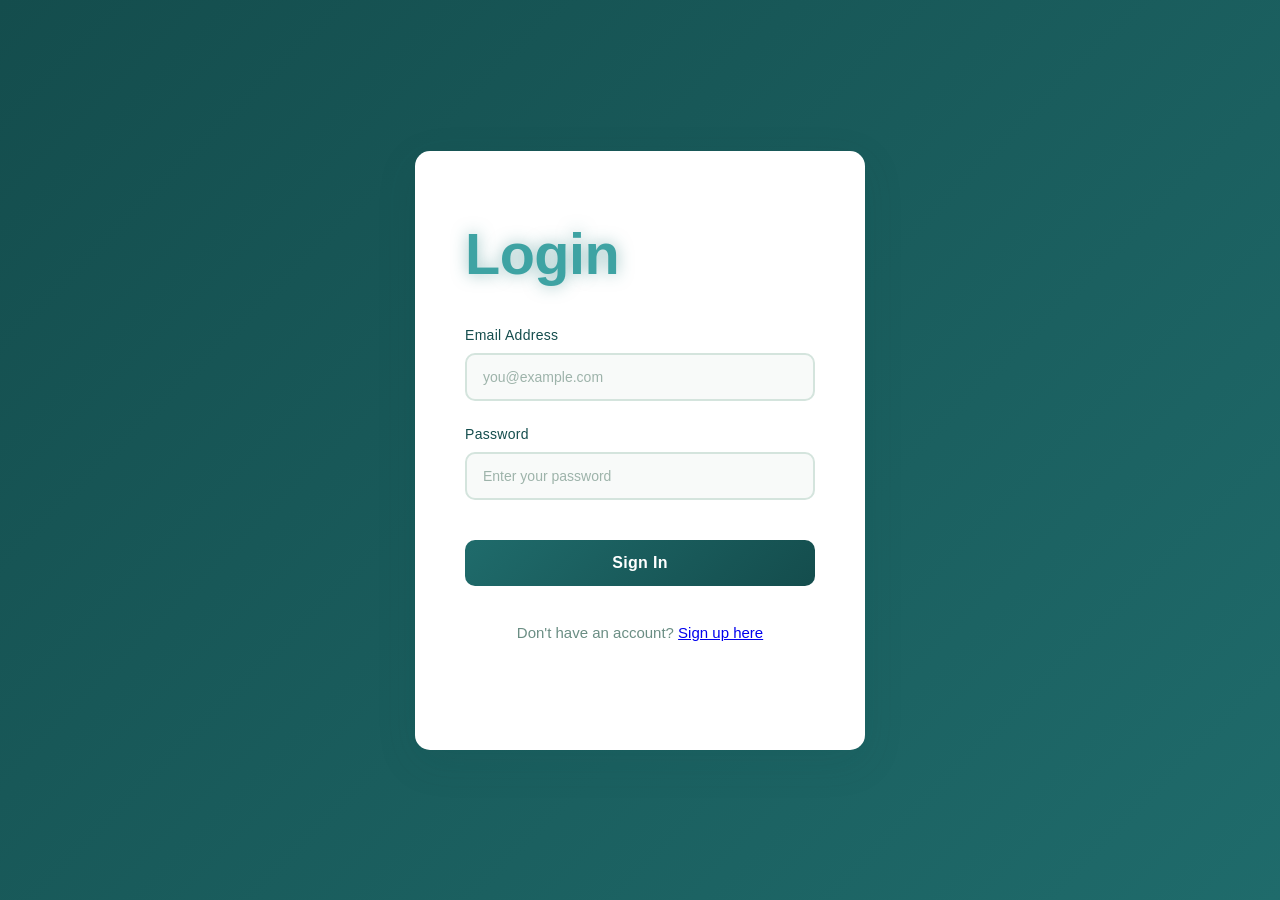
==== frontend/index.html @ 73298f9d "update Api_base_url" ====
<!DOCTYPE html>
<html lang="en">
<head>
    <meta charset="UTF-8">
    <meta name="viewport" content="width=device-width, initial-scale=1.0">
    <title>Mind Detox - Login & Signup</title>
    <link rel="stylesheet" href="styles.css">
</head>
<body>
    <div class="container">
        <div class="form-container" id="loginForm">
            <h1>Login</h1>
            <div id="loginErrorMessage" class="error-message" style="display:none; color:red;"></div>
            <div id="loginSuccessMessage" class="success-message" style="display:none; color:green;"></div>

            <form onsubmit="handleLogin(event)">
                <div class="form-group">
                    <label for="loginEmail">Email Address</label>
                    <input type="email" id="loginEmail" name="email" placeholder="you@example.com" required>
                </div>
                <div class="form-group">
                    <label for="loginPassword">Password</label>
                    <input type="password" id="loginPassword" name="password" placeholder="Enter your password" required>
                </div>
                <button type="submit" class="submit-btn">Sign In</button>
            </form>
            <p class="form-footer">
                Don't have an account? <a href="#" onclick="toggleForms()" class="form-link">Sign up here</a>
            </p>
        </div>

        <div class="form-container hidden" id="signupForm" style="display:none;">
            <h1>Sign Up</h1>
            <div id="signupErrorMessage" class="error-message" style="display:none; color:red;"></div>
            <div id="signupSuccessMessage" class="success-message" style="display:none; color:green;"></div>

            <form onsubmit="handleSignup(event)">
                <div class="form-group">
                    <label for="signupEmail">Email Address</label>
                    <input type="email" id="signupEmail" name="email" placeholder="you@example.com" required>
                </div>
                <div class="form-group">
                    <label for="signupPassword">Password</label>
                    <input type="password" id="signupPassword" name="password" required>
                </div>
                <div class="form-group">
                    <label for="confirmPassword">Confirm Password</label>
                    <input type="password" id="confirmPassword" name="confirmPassword" required>
                </div>
                <button type="submit" class="submit-btn">Create Account</button>
            </form>
            <p class="form-footer">
                Already have an account? <a href="#" onclick="toggleForms()" class="form-link">Sign in here</a>
            </p>
        </div>
    </div>

<script>
    // ⚠️ SABSE ZAROORI: Apne Ngrok URL se ise badlo
    //const API_BASE_URL = "https://gretta-pyridic-lamar.ngrok-free.dev";
    const API_BASE_URL = "http://127.0.0.1:8000";
    // LOGIN LOGIC
    async function handleLogin(event) {
        event.preventDefault();
        const email = document.getElementById('loginEmail').value;
        const password = document.getElementById('loginPassword').value;

        // OAuth2PasswordRequestForm expects Form Data (x-www-form-urlencoded)
        const formData = new URLSearchParams();
        formData.append('username', email); // Form field must be 'username'
        formData.append('password', password);

        try {
            const response = await fetch(`${API_BASE_URL}/login`, {
                method: 'POST',
                headers: { 'Content-Type': 'application/x-www-form-urlencoded' },
                body: formData
            });

            const data = await response.json();

            if (response.ok) {
                localStorage.setItem('token', data.access_token); 
                showMessage('loginSuccessMessage', 'Login Successful! Redirecting...', false);
                setTimeout(() => { window.location.href = 'dashboard.html'; }, 1500);
            } else {
                showMessage('loginErrorMessage', data.detail || 'Login Failed', true);
            }
        } catch (error) {
            showMessage('loginErrorMessage', 'Backend unreachable! Check if server & Ngrok are running.', true);
        }
    }

    // SIGNUP LOGIC
    async function handleSignup(event) {
        event.preventDefault();
        const email = document.getElementById('signupEmail').value;
        const password = document.getElementById('signupPassword').value;
        const confirmPassword = document.getElementById('confirmPassword').value;

        if (password !== confirmPassword) {
            showMessage('signupErrorMessage', 'Passwords do not match', true);
            return;
        }

        try {
            const response = await fetch(`${API_BASE_URL}/signup`, {
                method: 'POST',
                headers: { 'Content-Type': 'application/json' },
                body: JSON.stringify({ email: email, password: password }) // Standard JSON
            });

            const data = await response.json();

            if (response.ok) {
                showMessage('signupSuccessMessage', 'Account created! Please Login.', false);
                setTimeout(() => toggleForms(), 2000);
            } else {
                showMessage('signupErrorMessage', data.detail || 'Signup failed', true);
            }
        } catch (error) {
            showMessage('signupErrorMessage', 'Backend server unreachable!', true);
        }
    }

    function toggleForms() {
        const login = document.getElementById('loginForm');
        const signup = document.getElementById('signupForm');
        login.style.display = login.style.display === 'none' ? 'block' : 'none';
        signup.style.display = signup.style.display === 'none' ? 'block' : 'none';
    }

    function showMessage(elementId, message, isError = true) {
        const el = document.getElementById(elementId);
        el.textContent = typeof message === 'object' ? JSON.stringify(message) : message;
        el.style.display = 'block';
        setTimeout(() => { el.style.display = 'none'; }, 5000);
    }
</script>
</body>
</html>
---- frontend/styles.css ----
* {
    margin: 0;
    padding: 0;
    box-sizing: border-box;
}

body {
    font-family: 'Segoe UI', Tahoma, Geneva, Verdana, sans-serif;
    background: linear-gradient(135deg, #144d4d 0%, #1f6b6b 100%);
    min-height: 100vh;
    display: flex;
    justify-content: center;
    align-items: center;
    padding: 20px;
}

.container {
    width: 100%;
    max-width: 450px;
    display: flex;
    background: #ffffff;
    border-radius: 15px;
    box-shadow: 0 12px 40px rgba(20, 77, 77, 0.12);
    overflow: hidden;
}

.form-container {
    width: 100%;
    padding: 70px 50px;
    display: flex;
    flex-direction: column;
    justify-content: center;
}

.form-container.hidden {
    display: none;
}

.info-section {
    display: none;
}

.toggle-btn {
    display: none;
}

.form-container h1 {
    font-size: 3.6rem;
    margin-bottom: 40px;
    color: #3ea3a3;
    font-weight: 700;
    letter-spacing: -0.5px;
    text-shadow: 0 0 16px #2B828280;
}

.form-container p {
    color: #6b8e84;
    margin-bottom: 35px;
    font-size: 15px;
    line-height: 1.6;
}

.form-footer {
    text-align: center;
    color: #6b8e84;
    margin-top: 35px;
    font-size: 14px;
}

.form-group {
    margin-bottom: 25px;
}

label {
    display: block;
    margin-bottom: 10px;
    color: #144d4d;
    font-weight: 500;
    font-size: 14px;
    letter-spacing: 0.3px;
}

input[type="text"],
input[type="email"],
input[type="password"],
input[type="tel"] {
    width: 100%;
    padding: 14px 16px;
    border: 2px solid #d4e4dd;
    border-radius: 10px;
    font-size: 14px;
    transition: all 0.3s ease;
    background: #f8faf9;
    color: #144d4d;
}

input[type="text"]::placeholder,
input[type="email"]::placeholder,
input[type="password"]::placeholder,
input[type="tel"]::placeholder {
    color: #9db3aa;
}

input[type="text"]:focus,
input[type="email"]:focus,
input[type="password"]:focus,
input[type="tel"]:focus {
    outline: none;
    border-color: #1f6b6b;
    background: #ffffff;
    box-shadow: 0 0 0 4px rgba(20, 77, 77, 0.08);
}

.password-container {
    position: relative;
}

.toggle-password {
    position: absolute;
    right: 16px;
    top: 44px;
    cursor: pointer;
    color: #9db3aa;
    font-size: 18px;
    -webkit-user-select: none;
    user-select: none;
    transition: all 0.3s ease;
}

.toggle-password:hover {
    color: #1f6b6b;
}

.checkbox-group {
    display: flex;
    align-items: center;
    gap: 10px;
    margin-bottom: 30px;
}

input[type="checkbox"] {
    width: 18px;
    height: 18px;
    cursor: pointer;
    accent-color: #144d4d;
    border-radius: 4px;
}

.checkbox-group label {
    margin-bottom: 0;
    font-weight: 400;
    color: #6b8e84;
    cursor: pointer;
}

.checkbox-group a {
    color: #144d4d;
    text-decoration: none;
    font-weight: 500;
    transition: all 0.3s ease;
}

.checkbox-group a:hover {
    color: #0d3a3a;
    text-decoration: underline;
}

.submit-btn {
    width: 100%;
    padding: 14px;
    background: linear-gradient(135deg, #1f6b6b 0%, #144d4d 100%);
    color: white;
    border: none;
    border-radius: 10px;
    font-size: 16px;
    font-weight: 600;
    cursor: pointer;
    transition: all 0.3s ease;
    margin-top: 15px;
    letter-spacing: 0.3px;
}

.submit-btn:hover {
    transform: translateY(-2px);
    box-shadow: 0 10px 28px rgba(20, 77, 77, 0.2);
}

.submit-btn:active {
    transform: translateY(0);
}

.error-message {
    color: #c62828;
    font-size: 14px;
    margin-bottom: 20px;
    padding: 12px 16px;
    background: #fce4ec;
    border-radius: 10px;
    border-left: 4px solid #c62828;
    display: none;
    line-height: 1.5;
}

.success-message {
    color: #2e7d32;
    font-size: 14px;
    margin-bottom: 20px;
    padding: 12px 16px;
    background: #e8f5e9;
    border-radius: 10px;
    border-left: 4px solid #2e7d32;
    display: none;
    line-height: 1.5;
}

.divider {
    display: none;
}

.social-login {
    display: none;
}

.social-btn {
    display: none;
}

@media (max-width: 768px) {
    .container {
        max-width: 100%;
        border-radius: 20px;
    }

    .form-container {
        padding: 50px 35px;
    }

    .form-container h1 {
        font-size: 28px;
        margin-bottom: 12px;
    }

    .form-container p {
        margin-bottom: 30px;
        font-size: 14px;
    }

    .form-group {
        margin-bottom: 22px;
    }
}

@media (max-width: 480px) {
    .form-container {
        padding: 40px 25px;
    }

    .form-container h1 {
        font-size: 26px;
    }

    input[type="text"],
    input[type="email"],
    input[type="password"],
    input[type="tel"] {
        padding: 12px 14px;
    }

    .submit-btn {
        padding: 12px;
    }
}
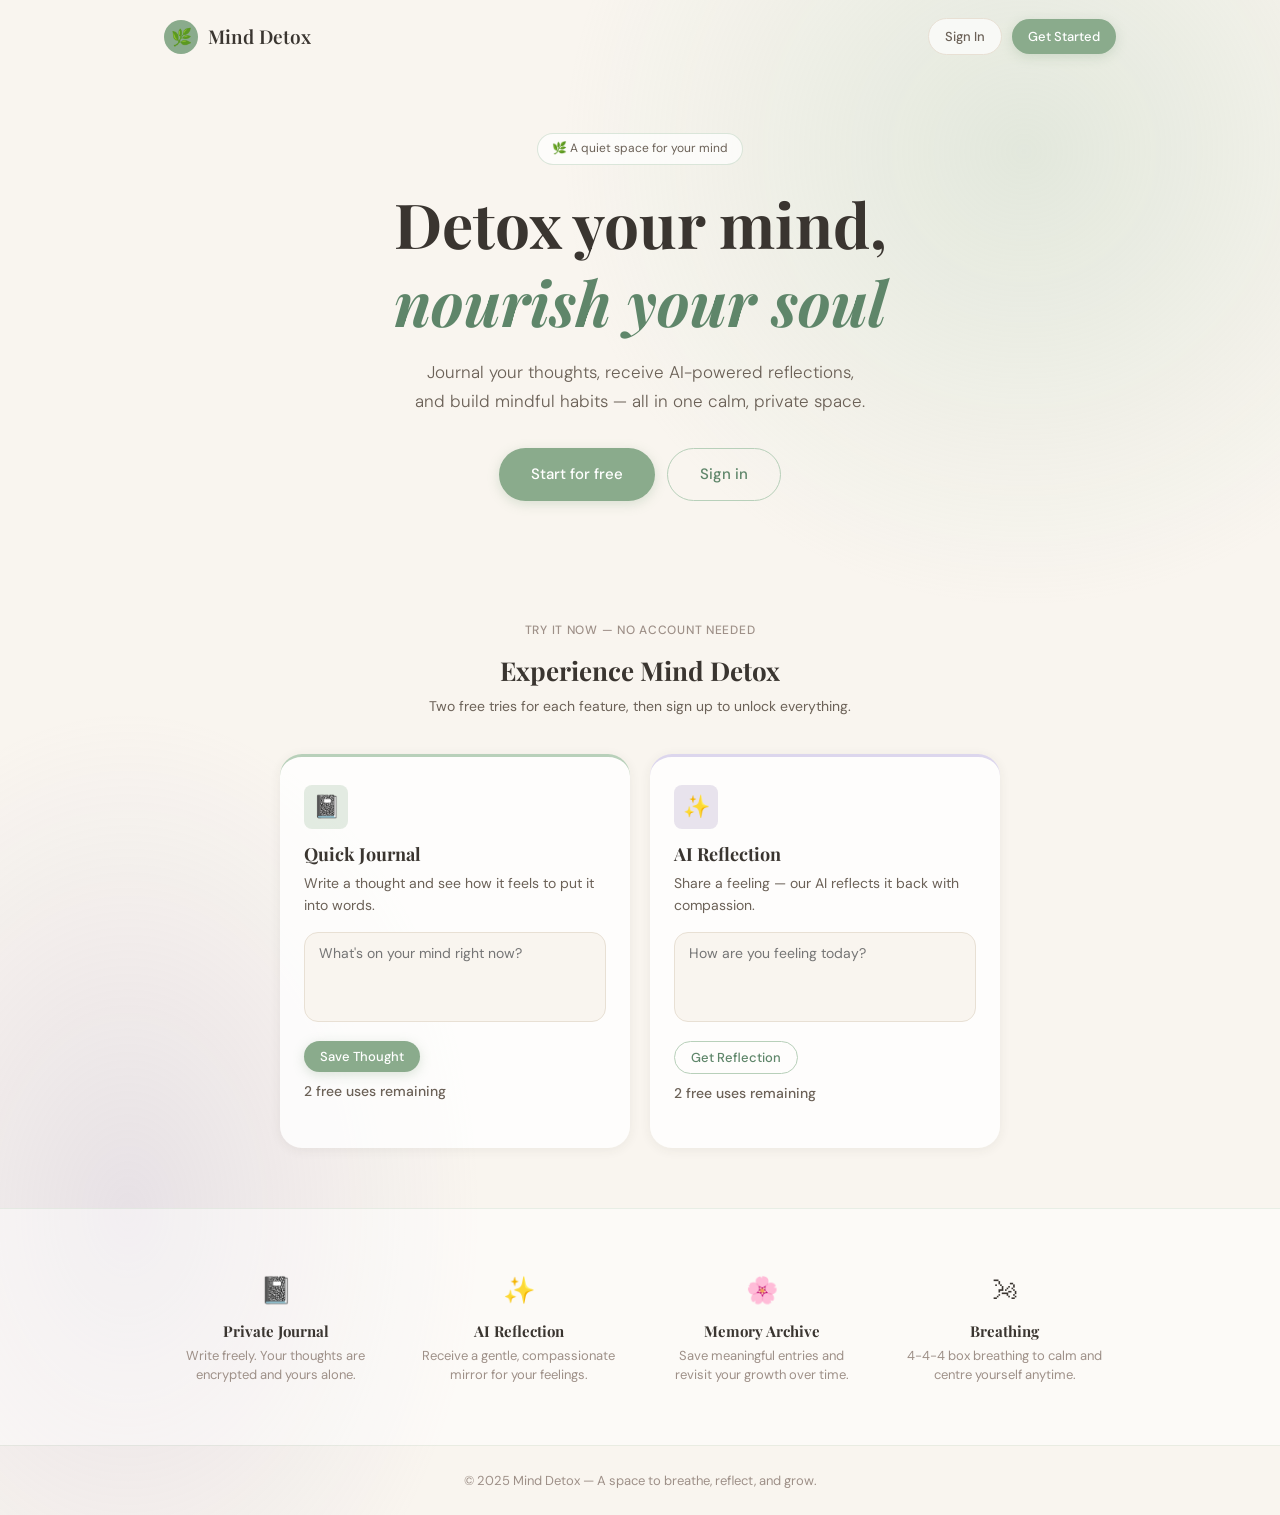
==== commit c58a9d39: "complete for render" ====
--- a/frontend/index.html
+++ b/frontend/index.html
@@ -1,141 +1,120 @@
 <!DOCTYPE html>
 <html lang="en">
 <head>
-    <meta charset="UTF-8">
-    <meta name="viewport" content="width=device-width, initial-scale=1.0">
-    <title>Mind Detox - Login & Signup</title>
-    <link rel="stylesheet" href="styles.css">
+  <meta charset="UTF-8" />
+  <meta name="viewport" content="width=device-width, initial-scale=1.0" />
+  <title>Mind Detox — Your Mental Wellness Space</title>
+  <link rel="stylesheet" href="css/styles.css" />
 </head>
-<body>
-    <div class="container">
-        <div class="form-container" id="loginForm">
-            <h1>Login</h1>
-            <div id="loginErrorMessage" class="error-message" style="display:none; color:red;"></div>
-            <div id="loginSuccessMessage" class="success-message" style="display:none; color:green;"></div>
+<body data-page="index">
 
-            <form onsubmit="handleLogin(event)">
-                <div class="form-group">
-                    <label for="loginEmail">Email Address</label>
-                    <input type="email" id="loginEmail" name="email" placeholder="you@example.com" required>
-                </div>
-                <div class="form-group">
-                    <label for="loginPassword">Password</label>
-                    <input type="password" id="loginPassword" name="password" placeholder="Enter your password" required>
-                </div>
-                <button type="submit" class="submit-btn">Sign In</button>
-            </form>
-            <p class="form-footer">
-                Don't have an account? <a href="#" onclick="toggleForms()" class="form-link">Sign up here</a>
-            </p>
+  <div class="hero">
+
+    <!-- Navbar -->
+    <div class="hero-navbar">
+      <div class="container">
+        <a href="index.html" class="nav-brand">
+          <div class="nav-logo">🌿</div>
+          <span class="nav-name">Mind Detox</span>
+        </a>
+        <div class="nav-links" id="nav-links">
+          <a href="login.html"  class="btn btn-ghost  btn-sm">Sign In</a>
+          <a href="signup.html" class="btn btn-primary btn-sm">Get Started</a>
         </div>
-
-        <div class="form-container hidden" id="signupForm" style="display:none;">
-            <h1>Sign Up</h1>
-            <div id="signupErrorMessage" class="error-message" style="display:none; color:red;"></div>
-            <div id="signupSuccessMessage" class="success-message" style="display:none; color:green;"></div>
-
-            <form onsubmit="handleSignup(event)">
-                <div class="form-group">
-                    <label for="signupEmail">Email Address</label>
-                    <input type="email" id="signupEmail" name="email" placeholder="you@example.com" required>
-                </div>
-                <div class="form-group">
-                    <label for="signupPassword">Password</label>
-                    <input type="password" id="signupPassword" name="password" required>
-                </div>
-                <div class="form-group">
-                    <label for="confirmPassword">Confirm Password</label>
-                    <input type="password" id="confirmPassword" name="confirmPassword" required>
-                </div>
-                <button type="submit" class="submit-btn">Create Account</button>
-            </form>
-            <p class="form-footer">
-                Already have an account? <a href="#" onclick="toggleForms()" class="form-link">Sign in here</a>
-            </p>
-        </div>
+      </div>
     </div>
 
-<script>
-    // ⚠️ SABSE ZAROORI: Apne Ngrok URL se ise badlo
-    //const API_BASE_URL = "https://gretta-pyridic-lamar.ngrok-free.dev";
-    const API_BASE_URL = "http://127.0.0.1:8000";
-    // LOGIN LOGIC
-    async function handleLogin(event) {
-        event.preventDefault();
-        const email = document.getElementById('loginEmail').value;
-        const password = document.getElementById('loginPassword').value;
+    <!-- Hero -->
+    <div class="hero-content">
+      <div class="hero-inner">
+        <div class="hero-eyebrow">🌿 A quiet space for your mind</div>
+        <h1 class="hero-title">
+          Detox your mind,<br/><em>nourish your soul</em>
+        </h1>
+        <p class="hero-subtitle">
+          Journal your thoughts, receive AI-powered reflections, and build
+          mindful habits — all in one calm, private space.
+        </p>
+        <div class="hero-cta">
+          <a href="signup.html" class="btn btn-primary btn-lg">Start for free</a>
+          <a href="login.html"  class="btn btn-outline btn-lg">Sign in</a>
+        </div>
+      </div>
+    </div>
 
-        // OAuth2PasswordRequestForm expects Form Data (x-www-form-urlencoded)
-        const formData = new URLSearchParams();
-        formData.append('username', email); // Form field must be 'username'
-        formData.append('password', password);
+    <!-- Try it section -->
+    <div class="hero-try-section">
+      <div class="container">
+        <span class="section-label" style="text-align:center;display:block">Try it now — no account needed</span>
+        <h2>Experience Mind Detox</h2>
+        <p class="try-subtitle">Two free tries for each feature, then sign up to unlock everything.</p>
 
-        try {
-            const response = await fetch(`${API_BASE_URL}/login`, {
-                method: 'POST',
-                headers: { 'Content-Type': 'application/x-www-form-urlencoded' },
-                body: formData
-            });
+        <div class="try-cards">
+          <!-- Guest Journal -->
+          <div class="try-card sage-card">
+            <div class="try-card-icon sage">📓</div>
+            <h3>Quick Journal</h3>
+            <p>Write a thought and see how it feels to put it into words.</p>
+            <div class="try-area">
+              <textarea id="try-journal-input" placeholder="What's on your mind right now?"></textarea>
+              <button class="btn btn-primary btn-sm" id="try-journal-btn">Save Thought</button>
+            </div>
+            <div class="try-response" id="try-journal-resp"></div>
+            <p class="uses-left" id="uses-journal"></p>
+          </div>
 
-            const data = await response.json();
+          <!-- Guest AI Reflection -->
+          <div class="try-card lavender-card">
+            <div class="try-card-icon lavender">✨</div>
+            <h3>AI Reflection</h3>
+            <p>Share a feeling — our AI reflects it back with compassion.</p>
+            <div class="try-area">
+              <textarea id="try-reflect-input" placeholder="How are you feeling today?"></textarea>
+              <button class="btn btn-outline btn-sm" id="try-reflect-btn">Get Reflection</button>
+            </div>
+            <div class="try-response" id="try-reflect-resp"></div>
+            <p class="uses-left" id="uses-reflection"></p>
+          </div>
+        </div>
+      </div>
+    </div>
 
-            if (response.ok) {
-                localStorage.setItem('token', data.access_token); 
-                showMessage('loginSuccessMessage', 'Login Successful! Redirecting...', false);
-                setTimeout(() => { window.location.href = 'dashboard.html'; }, 1500);
-            } else {
-                showMessage('loginErrorMessage', data.detail || 'Login Failed', true);
-            }
-        } catch (error) {
-            showMessage('loginErrorMessage', 'Backend unreachable! Check if server & Ngrok are running.', true);
-        }
-    }
+    <!-- Features -->
+    <div class="features-strip">
+      <div class="container">
+        <div class="features-grid">
+          <div class="feature-item">
+            <div class="fi-icon">📓</div>
+            <h4>Private Journal</h4>
+            <p>Write freely. Your thoughts are encrypted and yours alone.</p>
+          </div>
+          <div class="feature-item">
+            <div class="fi-icon">✨</div>
+            <h4>AI Reflection</h4>
+            <p>Receive a gentle, compassionate mirror for your feelings.</p>
+          </div>
+          <div class="feature-item">
+            <div class="fi-icon">🌸</div>
+            <h4>Memory Archive</h4>
+            <p>Save meaningful entries and revisit your growth over time.</p>
+          </div>
+          <div class="feature-item">
+            <div class="fi-icon">🌬</div>
+            <h4>Breathing</h4>
+            <p>4-4-4 box breathing to calm and centre yourself anytime.</p>
+          </div>
+        </div>
+      </div>
+    </div>
 
-    // SIGNUP LOGIC
-    async function handleSignup(event) {
-        event.preventDefault();
-        const email = document.getElementById('signupEmail').value;
-        const password = document.getElementById('signupPassword').value;
-        const confirmPassword = document.getElementById('confirmPassword').value;
+    <footer class="hero-footer">
+      <div class="container">
+        <p>© 2025 Mind Detox — A space to breathe, reflect, and grow.</p>
+      </div>
+    </footer>
 
-        if (password !== confirmPassword) {
-            showMessage('signupErrorMessage', 'Passwords do not match', true);
-            return;
-        }
+  </div>
 
-        try {
-            const response = await fetch(`${API_BASE_URL}/signup`, {
-                method: 'POST',
-                headers: { 'Content-Type': 'application/json' },
-                body: JSON.stringify({ email: email, password: password }) // Standard JSON
-            });
-
-            const data = await response.json();
-
-            if (response.ok) {
-                showMessage('signupSuccessMessage', 'Account created! Please Login.', false);
-                setTimeout(() => toggleForms(), 2000);
-            } else {
-                showMessage('signupErrorMessage', data.detail || 'Signup failed', true);
-            }
-        } catch (error) {
-            showMessage('signupErrorMessage', 'Backend server unreachable!', true);
-        }
-    }
-
-    function toggleForms() {
-        const login = document.getElementById('loginForm');
-        const signup = document.getElementById('signupForm');
-        login.style.display = login.style.display === 'none' ? 'block' : 'none';
-        signup.style.display = signup.style.display === 'none' ? 'block' : 'none';
-    }
-
-    function showMessage(elementId, message, isError = true) {
-        const el = document.getElementById(elementId);
-        el.textContent = typeof message === 'object' ? JSON.stringify(message) : message;
-        el.style.display = 'block';
-        setTimeout(() => { el.style.display = 'none'; }, 5000);
-    }
-</script>
+  <script src="js/script.js"></script>
 </body>
-</html>+</html>
--- a/frontend/css/styles.css
+++ b/frontend/css/styles.css
@@ -0,0 +1,869 @@
+/* ============================================================
+   MIND DETOX — styles.css
+   Theme: Quiet Garden — sage, cream, rose, lavender
+   ============================================================ */
+
+@import url('https://fonts.googleapis.com/css2?family=Playfair+Display:ital,wght@0,400;0,500;0,600;1,400&family=DM+Sans:wght@300;400;500&display=swap');
+
+/* ── RESET ── */
+*, *::before, *::after { box-sizing: border-box; margin: 0; padding: 0; }
+
+/* ── DESIGN TOKENS ── */
+:root {
+  --cream:           #f9f5ef;
+  --cream-dark:      #f0ebe0;
+  --cream-border:    #e8e0d4;
+  --sage:            #8aab8c;
+  --sage-light:      #b8d0ba;
+  --sage-dark:       #5f866a;
+  --rose:            #c9968e;
+  --rose-light:      #e8c4be;
+  --lavender:        #b4a7c9;
+  --lavender-light:  #dcd6ed;
+  --sky:             #9ec3d4;
+  --sky-light:       #cce3ed;
+  --text-dark:       #3a3530;
+  --text-mid:        #6b6157;
+  --text-light:      #9e9088;
+  --white:           #ffffff;
+  --shadow-xs:       0 1px 4px rgba(58,53,48,0.06);
+  --shadow-sm:       0 2px 12px rgba(58,53,48,0.07);
+  --shadow-md:       0 4px 24px rgba(58,53,48,0.09);
+  --shadow-lg:       0 8px 32px rgba(58,53,48,0.13);
+  --radius-sm:       8px;
+  --radius-md:       14px;
+  --radius-lg:       22px;
+  --radius-xl:       40px;
+  --transition:      0.25s cubic-bezier(0.4, 0, 0.2, 1);
+  --sidebar-width:   230px;
+  --topbar-height:   60px;
+}
+
+/* ── BASE ── */
+html { scroll-behavior: smooth; }
+
+body {
+  font-family: 'DM Sans', sans-serif;
+  font-weight: 400;
+  background: var(--cream);
+  color: var(--text-dark);
+  min-height: 100vh;
+  line-height: 1.65;
+  -webkit-font-smoothing: antialiased;
+}
+
+h1, h2, h3, h4 { font-family: 'Playfair Display', serif; line-height: 1.25; }
+a { color: var(--sage-dark); text-decoration: none; transition: color var(--transition); }
+a:hover { color: var(--sage); }
+
+::-webkit-scrollbar { width: 5px; }
+::-webkit-scrollbar-track { background: transparent; }
+::-webkit-scrollbar-thumb { background: var(--sage-light); border-radius: 4px; }
+
+/* ── UTILITIES ── */
+.container { width: 100%; max-width: 1000px; margin: 0 auto; padding: 0 24px; }
+.text-center { text-align: center; }
+.mt-1 { margin-top: 8px; }
+.mt-2 { margin-top: 16px; }
+.mt-3 { margin-top: 24px; }
+
+/* ════════════════════════════════════════════
+   BUTTON SYSTEM
+════════════════════════════════════════════ */
+
+.btn {
+  display: inline-flex;
+  align-items: center;
+  justify-content: center;
+  gap: 7px;
+  padding: 10px 22px;
+  border-radius: var(--radius-xl);
+  font-family: 'DM Sans', sans-serif;
+  font-size: 14px;
+  font-weight: 500;
+  cursor: pointer;
+  border: none;
+  transition: all var(--transition);
+  white-space: nowrap;
+  text-decoration: none;
+}
+
+.btn-primary {
+  background: var(--sage);
+  color: var(--white);
+  box-shadow: 0 3px 12px rgba(138,171,140,0.30);
+}
+.btn-primary:hover, .btn-primary:focus {
+  background: var(--sage-dark);
+  transform: translateY(-1px);
+  box-shadow: 0 5px 18px rgba(138,171,140,0.40);
+  color: var(--white);
+}
+.btn-primary.btn--updating { background: var(--lavender); box-shadow: 0 3px 12px rgba(180,167,201,0.30); }
+.btn-primary.btn--updating:hover { background: #9c8fbb; }
+
+.btn-outline {
+  background: transparent;
+  color: var(--sage-dark);
+  border: 1.5px solid var(--sage-light);
+}
+.btn-outline:hover, .btn-outline:focus {
+  background: var(--sage-light);
+  color: var(--sage-dark);
+  transform: translateY(-1px);
+}
+
+.btn-ghost {
+  background: rgba(255,255,255,0.7);
+  color: var(--text-mid);
+  border: 1.5px solid var(--cream-border);
+}
+.btn-ghost:hover { background: var(--white); color: var(--text-dark); }
+
+.btn-danger {
+  background: var(--rose);
+  color: var(--white);
+  box-shadow: 0 3px 12px rgba(201,150,142,0.28);
+}
+.btn-danger:hover { background: #b8847c; transform: translateY(-1px); }
+
+.btn-sm  { padding: 7px 16px; font-size: 13px; }
+.btn-lg  { padding: 13px 32px; font-size: 15px; }
+.btn-full { width: 100%; justify-content: center; }
+.btn:disabled { opacity: 0.5; cursor: not-allowed; transform: none !important; }
+
+.btn-icon {
+  background: none;
+  border: none;
+  cursor: pointer;
+  font-size: 16px;
+  padding: 6px;
+  border-radius: var(--radius-sm);
+  opacity: 0.55;
+  transition: opacity var(--transition), background var(--transition);
+  line-height: 1;
+  display: inline-flex;
+  align-items: center;
+  justify-content: center;
+}
+.btn-icon:hover { opacity: 1; background: var(--cream-dark); }
+.btn-icon--danger:hover { background: var(--rose-light); }
+
+/* ════════════════════════════════════════════
+   FORM ELEMENTS
+════════════════════════════════════════════ */
+
+.form-group { display: flex; flex-direction: column; gap: 5px; margin-bottom: 16px; }
+.form-label { font-size: 12px; font-weight: 500; color: var(--text-mid); text-transform: uppercase; letter-spacing: 0.04em; }
+
+.form-input, .form-textarea {
+  width: 100%;
+  padding: 11px 16px;
+  border: 1.5px solid var(--cream-border);
+  border-radius: var(--radius-md);
+  font-family: 'DM Sans', sans-serif;
+  font-size: 14px;
+  color: var(--text-dark);
+  background: var(--cream);
+  transition: all var(--transition);
+  outline: none;
+  resize: none;
+}
+.form-input:focus, .form-textarea:focus {
+  border-color: var(--sage-light);
+  background: var(--white);
+  box-shadow: 0 0 0 3px rgba(138,171,140,0.14);
+}
+.form-input::placeholder, .form-textarea::placeholder { color: var(--text-light); }
+
+/* ════════════════════════════════════════════
+   BADGE
+════════════════════════════════════════════ */
+
+.badge { display: inline-block; padding: 3px 10px; border-radius: 20px; font-size: 11px; font-weight: 500; letter-spacing: 0.02em; }
+.badge-sage     { background: rgba(184,208,186,0.35); color: var(--sage-dark); }
+.badge-rose     { background: rgba(232,196,190,0.45); color: #8a4f49; }
+.badge-lavender { background: rgba(220,214,237,0.5);  color: #6b5d8a; }
+.badge-sky      { background: rgba(158,195,212,0.35); color: #3d748a; }
+
+/* ════════════════════════════════════════════
+   TOAST
+════════════════════════════════════════════ */
+
+.toast {
+  position: fixed;
+  bottom: 24px; right: 24px;
+  background: var(--white);
+  border-radius: var(--radius-md);
+  padding: 12px 20px;
+  box-shadow: var(--shadow-lg);
+  border-left: 4px solid var(--sage);
+  font-size: 14px; font-weight: 500;
+  color: var(--text-dark);
+  max-width: 300px;
+  z-index: 9999;
+  transform: translateX(130%);
+  transition: transform 0.35s cubic-bezier(0.4, 0, 0.2, 1);
+}
+.toast.show       { transform: translateX(0); }
+.toast.toast-rose { border-color: var(--rose); }
+.toast.toast-lavender { border-color: var(--lavender); }
+
+/* ════════════════════════════════════════════
+   APP SHELL  (sidebar + topbar)
+   Used on: dashboard.html, reflection.html, memories.html
+════════════════════════════════════════════ */
+
+body.app-page { display: flex; min-height: 100vh; }
+
+/* ── SIDEBAR ── */
+.sidebar {
+  width: var(--sidebar-width);
+  min-height: 100vh;
+  background: var(--white);
+  border-right: 1px solid var(--cream-border);
+  display: flex;
+  flex-direction: column;
+  position: fixed;
+  top: 0; left: 0; bottom: 0;
+  z-index: 100;
+  transition: transform var(--transition);
+}
+
+.sidebar-brand {
+  display: flex;
+  align-items: center;
+  gap: 10px;
+  padding: 18px 16px 14px;
+  border-bottom: 1px solid var(--cream-dark);
+  flex-shrink: 0;
+}
+.sidebar-brand-logo {
+  width: 34px; height: 34px;
+  background: linear-gradient(135deg, var(--sage-light), var(--sage));
+  border-radius: 10px;
+  display: flex; align-items: center; justify-content: center;
+  font-size: 18px; flex-shrink: 0;
+}
+.sidebar-brand-name { font-family: 'Playfair Display', serif; font-size: 16px; color: var(--text-dark); font-weight: 600; }
+.sidebar-brand-sub  { font-size: 11px; color: var(--text-light); display: block; font-weight: 400; }
+
+.sidebar-nav {
+  flex: 1;
+  padding: 12px 10px;
+  display: flex;
+  flex-direction: column;
+  gap: 2px;
+  overflow-y: auto;
+}
+
+.sidebar-link {
+  display: flex;
+  align-items: center;
+  gap: 10px;
+  padding: 10px 12px;
+  border-radius: var(--radius-md);
+  font-size: 14px; font-weight: 500;
+  color: var(--text-mid);
+  transition: all var(--transition);
+  text-decoration: none;
+  cursor: pointer;
+  border: none;
+  background: none;
+  width: 100%;
+  text-align: left;
+}
+.sidebar-link .link-icon { font-size: 17px; flex-shrink: 0; }
+.sidebar-link:hover  { background: var(--cream); color: var(--text-dark); }
+.sidebar-link.active { background: rgba(184,208,186,0.28); color: var(--sage-dark); font-weight: 600; }
+
+.sidebar-footer {
+  padding: 12px 10px 16px;
+  border-top: 1px solid var(--cream-dark);
+  flex-shrink: 0;
+}
+
+/* ── MAIN AREA ── */
+.app-main {
+  margin-left: var(--sidebar-width);
+  flex: 1;
+  min-width: 0;
+  display: flex;
+  flex-direction: column;
+  min-height: 100vh;
+}
+
+/* ── TOPBAR ── */
+.topbar {
+  height: var(--topbar-height);
+  background: rgba(249,245,239,0.96);
+  backdrop-filter: blur(12px);
+  -webkit-backdrop-filter: blur(12px);
+  border-bottom: 1px solid rgba(184,208,186,0.3);
+  position: sticky;
+  top: 0; z-index: 90;
+  display: flex;
+  align-items: center;
+  padding: 0 32px;
+  justify-content: space-between;
+  flex-shrink: 0;
+}
+
+.topbar-left { display: flex; align-items: center; gap: 12px; }
+
+.sidebar-toggle {
+  display: none;
+  background: none; border: none;
+  cursor: pointer; padding: 6px;
+  color: var(--text-mid); font-size: 22px; line-height: 1;
+}
+
+.topbar-title { font-family: 'Playfair Display', serif; font-size: 16px; color: var(--text-dark); font-weight: 500; }
+
+.topbar-right { display: flex; align-items: center; gap: 12px; }
+.topbar-user-name { font-size: 14px; color: var(--text-mid); font-weight: 500; }
+
+.user-avatar {
+  width: 34px; height: 34px;
+  background: linear-gradient(135deg, var(--sage-light), var(--lavender));
+  border-radius: 50%;
+  display: flex; align-items: center; justify-content: center;
+  font-family: 'Playfair Display', serif;
+  font-size: 14px; color: var(--text-dark); font-weight: 600;
+  flex-shrink: 0;
+}
+
+/* ── PAGE CONTENT ── */
+.page-content { padding: 32px 40px 60px; max-width: 880px; width: 100%; }
+
+/* ── MOBILE OVERLAY ── */
+.sidebar-overlay {
+  display: none;
+  position: fixed; inset: 0;
+  background: rgba(58,53,48,0.25);
+  z-index: 99;
+  opacity: 0;
+  transition: opacity var(--transition);
+}
+.sidebar-overlay.show { opacity: 1; }
+
+/* ════════════════════════════════════════════
+   PAGE HEADER
+════════════════════════════════════════════ */
+
+.page-header  { margin-bottom: 24px; }
+.page-greeting { font-size: 22px; color: var(--text-dark); margin-bottom: 4px; }
+.page-date    { font-size: 13px; color: var(--text-light); }
+
+.section-title { font-size: 17px; color: var(--text-dark); margin-bottom: 14px; }
+.section-label { font-size: 12px; font-weight: 500; color: var(--text-light); text-transform: uppercase; letter-spacing: 0.06em; margin-bottom: 14px; display: block; }
+
+/* ════════════════════════════════════════════
+   MOOD STRIP
+════════════════════════════════════════════ */
+
+.mood-strip {
+  background: linear-gradient(135deg, rgba(184,208,186,0.18), rgba(180,167,201,0.12));
+  border: 1px solid rgba(184,208,186,0.4);
+  border-radius: var(--radius-lg);
+  padding: 16px 22px;
+  margin-bottom: 24px;
+  display: flex; align-items: center;
+  gap: 18px; flex-wrap: wrap;
+}
+.mood-strip-label { font-size: 14px; font-weight: 500; color: var(--text-dark); flex-shrink: 0; }
+.mood-strip-label span { display: block; font-size: 12px; color: var(--text-light); font-weight: 400; margin-top: 2px; }
+.mood-options { display: flex; gap: 8px; flex-wrap: wrap; }
+
+.mood-btn {
+  display: flex; flex-direction: column; align-items: center; gap: 3px;
+  padding: 8px 14px;
+  border-radius: var(--radius-md);
+  border: 1.5px solid rgba(255,255,255,0.8);
+  background: rgba(255,255,255,0.55);
+  cursor: pointer;
+  transition: all var(--transition);
+  font-size: 22px; line-height: 1;
+}
+.mood-btn span { font-family: 'DM Sans', sans-serif; font-size: 11px; color: var(--text-mid); font-weight: 500; }
+.mood-btn:hover { background: var(--white); border-color: var(--sage-light); transform: translateY(-2px); box-shadow: var(--shadow-sm); }
+.mood-btn.selected { background: var(--white); border-color: var(--sage); box-shadow: 0 4px 14px rgba(138,171,140,0.22); transform: translateY(-2px); }
+
+.mood-saved { margin-left: auto; font-size: 12px; color: var(--sage-dark); font-weight: 500; opacity: 0; transition: opacity var(--transition); }
+.mood-saved.visible { opacity: 1; }
+
+/* ════════════════════════════════════════════
+   CARD BASE
+════════════════════════════════════════════ */
+
+.card {
+  background: var(--white);
+  border-radius: var(--radius-lg);
+  padding: 24px;
+  box-shadow: var(--shadow-sm);
+}
+
+.feat-card {
+  background: var(--white);
+  border-radius: var(--radius-lg);
+  padding: 24px;
+  box-shadow: var(--shadow-sm);
+  border-top: 3px solid var(--sage-light);
+  transition: box-shadow var(--transition), transform var(--transition);
+}
+.feat-card:hover { box-shadow: var(--shadow-md); transform: translateY(-2px); }
+.feat-card.card-lavender { border-top-color: var(--lavender-light); }
+.feat-card.card-rose     { border-top-color: var(--rose-light); }
+.feat-card.card-sky      { border-top-color: var(--sky-light); }
+
+.feat-card-header { display: flex; align-items: flex-start; justify-content: space-between; margin-bottom: 12px; }
+.feat-card-icon {
+  width: 40px; height: 40px;
+  border-radius: var(--radius-sm);
+  display: flex; align-items: center; justify-content: center;
+  font-size: 20px; flex-shrink: 0;
+}
+.feat-card-icon.sage     { background: rgba(184,208,186,0.35); }
+.feat-card-icon.rose     { background: rgba(232,196,190,0.4); }
+.feat-card-icon.lavender { background: rgba(220,214,237,0.5); }
+.feat-card-icon.sky      { background: rgba(158,195,212,0.3); }
+
+.feat-card h3 { font-size: 16px; margin-bottom: 5px; color: var(--text-dark); }
+.card-desc    { font-size: 13px; color: var(--text-mid); margin-bottom: 16px; line-height: 1.6; }
+
+/* ════════════════════════════════════════════
+   JOURNAL EDITOR
+════════════════════════════════════════════ */
+
+.journal-editor-card {
+  background: var(--white);
+  border-radius: var(--radius-lg);
+  padding: 24px;
+  box-shadow: var(--shadow-sm);
+  margin-bottom: 24px;
+  border-top: 3px solid var(--sage-light);
+}
+
+.journal-editor-header { display: flex; align-items: center; gap: 10px; margin-bottom: 14px; }
+.journal-editor-title  { font-size: 16px; color: var(--text-dark); }
+.journal-editor-sub    { font-size: 13px; color: var(--text-light); font-family: 'DM Sans', sans-serif; font-weight: 400; }
+
+.journal-textarea {
+  width: 100%;
+  min-height: 140px;
+  padding: 14px 16px;
+  border: 1.5px solid var(--cream-border);
+  border-radius: var(--radius-md);
+  font-family: 'DM Sans', sans-serif;
+  font-size: 14px;
+  line-height: 1.7;
+  color: var(--text-dark);
+  background: var(--cream);
+  resize: vertical;
+  outline: none;
+  transition: all var(--transition);
+}
+.journal-textarea:focus {
+  border-color: var(--sage-light);
+  background: var(--white);
+  box-shadow: 0 0 0 3px rgba(138,171,140,0.12);
+}
+.journal-textarea::placeholder { color: var(--text-light); }
+
+.journal-editor-footer { display: flex; align-items: center; justify-content: space-between; margin-top: 12px; gap: 10px; }
+.journal-char-count { font-size: 12px; color: var(--text-light); }
+.journal-editor-actions { display: flex; align-items: center; gap: 8px; }
+
+/* ════════════════════════════════════════════
+   JOURNAL LIST
+════════════════════════════════════════════ */
+
+.journal-list-wrap { margin-bottom: 28px; }
+.journal-list-header { display: flex; align-items: center; justify-content: space-between; margin-bottom: 14px; }
+
+.journal-item {
+  background: var(--white);
+  border-radius: var(--radius-md);
+  padding: 14px 16px;
+  margin-bottom: 8px;
+  box-shadow: var(--shadow-xs);
+  border-left: 3px solid var(--sage-light);
+  display: flex;
+  align-items: flex-start;
+  gap: 12px;
+  transition: all var(--transition);
+}
+.journal-item:hover { border-left-color: var(--sage); box-shadow: var(--shadow-sm); }
+.journal-item:last-child { margin-bottom: 0; }
+
+.journal-item-body { flex: 1; min-width: 0; }
+.journal-item-text {
+  font-size: 14px; color: var(--text-mid); line-height: 1.6; margin-bottom: 4px;
+  display: -webkit-box;
+  -webkit-line-clamp: 3;
+  -webkit-box-orient: vertical;
+  overflow: hidden;
+}
+.journal-item-date { font-size: 11px; color: var(--text-light); text-transform: uppercase; letter-spacing: 0.04em; }
+
+/* 3-dot menu */
+.item-menu-wrap { position: relative; flex-shrink: 0; }
+
+.dots-btn {
+  background: none; border: none;
+  cursor: pointer;
+  font-size: 20px; line-height: 1;
+  color: var(--text-light);
+  padding: 4px 8px;
+  border-radius: var(--radius-sm);
+  transition: all var(--transition);
+}
+.dots-btn:hover { background: var(--cream-dark); color: var(--text-mid); }
+
+.dropdown-menu {
+  display: none;
+  position: absolute;
+  top: calc(100% + 4px);
+  right: 0;
+  background: var(--white);
+  border: 1px solid var(--cream-border);
+  border-radius: var(--radius-md);
+  box-shadow: var(--shadow-lg);
+  min-width: 170px;
+  z-index: 500;
+  overflow: hidden;
+  animation: dropIn 0.14s ease;
+}
+.dropdown-menu.show { display: block; }
+
+@keyframes dropIn {
+  from { opacity: 0; transform: translateY(-5px); }
+  to   { opacity: 1; transform: translateY(0); }
+}
+
+.dropdown-item {
+  display: flex;
+  align-items: center;
+  gap: 9px;
+  width: 100%;
+  padding: 10px 14px;
+  font-family: 'DM Sans', sans-serif;
+  font-size: 13px; font-weight: 500;
+  color: var(--text-mid);
+  background: none; border: none;
+  cursor: pointer;
+  text-align: left;
+  transition: background var(--transition), color var(--transition);
+}
+.dropdown-item .di-icon { font-size: 14px; }
+.dropdown-item:hover            { background: var(--cream); color: var(--text-dark); }
+.dropdown-item--danger:hover   { background: rgba(201,150,142,0.1); color: var(--rose); }
+.dropdown-item--memory:hover   { background: rgba(180,167,201,0.12); color: #6b5d8a; }
+
+.list-loading { font-size: 14px; color: var(--text-light); padding: 20px 0; font-style: italic; }
+.list-empty {
+  display: flex; flex-direction: column; align-items: center;
+  gap: 10px; padding: 36px 20px; text-align: center;
+  color: var(--text-light); font-size: 14px;
+}
+.list-empty-icon { font-size: 32px; opacity: 0.7; }
+
+/* ════════════════════════════════════════════
+   STATS STRIP
+════════════════════════════════════════════ */
+
+.stats-strip { display: grid; grid-template-columns: repeat(2, 1fr); gap: 12px; margin-bottom: 24px; }
+.stat-card { background: var(--white); border-radius: var(--radius-md); padding: 18px 20px; box-shadow: var(--shadow-xs); text-align: center; }
+.stat-val   { font-family: 'Playfair Display', serif; font-size: 28px; color: var(--text-dark); line-height: 1; }
+.stat-label { font-size: 11px; color: var(--text-light); margin-top: 4px; text-transform: uppercase; letter-spacing: 0.06em; }
+
+/* ════════════════════════════════════════════
+   AI REFLECTION
+════════════════════════════════════════════ */
+
+.reflect-display {
+  background: linear-gradient(135deg, rgba(184,208,186,0.12), rgba(180,167,201,0.1));
+  border: 1px solid rgba(180,167,201,0.28);
+  border-radius: var(--radius-md);
+  padding: 16px 18px;
+  font-size: 14px; color: var(--text-mid); line-height: 1.75;
+  font-style: italic; min-height: 80px;
+  transition: all var(--transition);
+}
+.reflect-display.has-content { font-style: normal; color: var(--text-dark); }
+
+.ai-thinking { display: none; align-items: center; gap: 7px; font-size: 12px; color: var(--text-light); margin-top: 10px; }
+.ai-thinking.show { display: flex; }
+.ai-dot { width: 6px; height: 6px; background: var(--lavender); border-radius: 50%; animation: dotBounce 1.2s ease infinite; }
+.ai-dot:nth-child(2) { animation-delay: 0.2s; }
+.ai-dot:nth-child(3) { animation-delay: 0.4s; }
+@keyframes dotBounce { 0%, 80%, 100% { transform: scale(0.6); opacity: 0.4; } 40% { transform: scale(1); opacity: 1; } }
+
+/* ════════════════════════════════════════════
+   BREATHING
+════════════════════════════════════════════ */
+
+.breathing-card { text-align: center; }
+.breathing-circle-wrap { margin: 18px auto; width: 140px; height: 140px; position: relative; }
+.breathing-ring { position: absolute; inset: 0; border-radius: 50%; border: 2px solid var(--sage-light); }
+.breathing-circle {
+  position: absolute; inset: 12px; border-radius: 50%;
+  background: linear-gradient(135deg, rgba(184,208,186,0.45), rgba(180,167,201,0.25));
+  display: flex; align-items: center; justify-content: center;
+  font-size: 13px; font-weight: 500; color: var(--text-dark);
+  flex-direction: column; gap: 2px;
+  transition: all 0.5s ease;
+}
+.breathing-circle .bc-label { font-size: 11px; color: var(--text-mid); font-weight: 400; }
+.breathing-circle.inhale { animation: breatheIn 4s ease-in-out forwards; }
+.breathing-circle.hold   { transform: scale(1.2); }
+.breathing-circle.exhale { animation: breatheOut 4s ease-in-out forwards; }
+@keyframes breatheIn  { from { transform: scale(1);   } to { transform: scale(1.2); } }
+@keyframes breatheOut { from { transform: scale(1.2); } to { transform: scale(1);   } }
+
+.breathing-phase       { font-size: 15px; font-weight: 500; color: var(--text-dark); margin-bottom: 3px; }
+.breathing-timer       { font-size: 26px; font-family: 'Playfair Display', serif; color: var(--sage-dark); min-height: 36px; }
+.breathing-instruction { font-size: 13px; color: var(--text-light); margin-bottom: 14px; }
+.breathing-progress    { display: flex; justify-content: center; gap: 6px; margin-bottom: 16px; }
+.bp-dot { width: 8px; height: 8px; border-radius: 50%; background: var(--cream-border); transition: background var(--transition); }
+.bp-dot.active { background: var(--sky); }
+.bp-dot.done   { background: var(--sky-light); }
+
+/* ════════════════════════════════════════════
+   MEMORIES
+════════════════════════════════════════════ */
+
+.memories-grid { display: flex; flex-direction: column; gap: 10px; }
+
+.memory-card {
+  background: var(--white);
+  border-radius: var(--radius-md);
+  padding: 16px 18px;
+  box-shadow: var(--shadow-xs);
+  border-left: 3px solid var(--rose-light);
+  display: flex; align-items: flex-start; gap: 14px;
+  transition: all var(--transition);
+}
+.memory-card:hover { border-left-color: var(--rose); box-shadow: var(--shadow-sm); }
+.memory-card-body { flex: 1; min-width: 0; }
+.memory-text { font-size: 14px; color: var(--text-dark); line-height: 1.65; margin-bottom: 6px; font-style: italic; }
+.memory-date { font-size: 11px; color: var(--text-light); text-transform: uppercase; letter-spacing: 0.04em; }
+
+.memories-list { display: flex; flex-direction: column; gap: 8px; max-height: 300px; overflow-y: auto; }
+.memory-item {
+  padding: 10px 12px; background: var(--cream);
+  border-radius: var(--radius-sm); font-size: 13px; color: var(--text-mid);
+  display: flex; align-items: flex-start; gap: 10px;
+}
+.memory-item p { flex: 1; font-style: italic; font-size: 13px; line-height: 1.5; }
+.memory-item .memory-date { font-size: 11px; color: var(--text-light); white-space: nowrap; margin-top: 2px; }
+.delete-mem-btn { background: none; border: none; cursor: pointer; font-size: 14px; opacity: 0.45; transition: opacity var(--transition); padding: 2px 4px; flex-shrink: 0; }
+.delete-mem-btn:hover { opacity: 1; }
+.memories-placeholder { text-align: center; padding: 20px; color: var(--text-light); font-size: 14px; font-style: italic; }
+
+/* ════════════════════════════════════════════
+   TWO-COLUMN LAYOUT (reflection + breathing side by side)
+════════════════════════════════════════════ */
+
+.two-col { display: grid; grid-template-columns: 1fr 1fr; gap: 20px; margin-bottom: 24px; }
+.two-col .col-full { grid-column: 1 / -1; }
+
+/* ════════════════════════════════════════════
+   AUTH PAGES
+════════════════════════════════════════════ */
+
+.auth-page {
+  min-height: 100vh;
+  display: flex; align-items: center; justify-content: center;
+  padding: 40px 20px;
+  position: relative; overflow: hidden;
+  background:
+    radial-gradient(ellipse 70% 70% at 15% 15%, rgba(184,208,186,0.28) 0%, transparent 55%),
+    radial-gradient(ellipse 60% 60% at 85% 85%, rgba(180,167,201,0.22) 0%, transparent 55%),
+    var(--cream);
+}
+
+.auth-card {
+  background: var(--white);
+  border-radius: var(--radius-xl);
+  padding: 40px 36px;
+  max-width: 420px; width: 100%;
+  box-shadow: 0 12px 48px rgba(58,53,48,0.10);
+  position: relative; z-index: 1;
+}
+
+.auth-logo { text-align: center; margin-bottom: 28px; }
+.auth-logo-circle {
+  width: 58px; height: 58px;
+  background: linear-gradient(135deg, var(--sage-light), var(--sage));
+  border-radius: 50%;
+  display: flex; align-items: center; justify-content: center;
+  font-size: 26px; margin: 0 auto 12px;
+  box-shadow: 0 6px 18px rgba(138,171,140,0.3);
+}
+.auth-logo h1 { font-size: 24px; color: var(--text-dark); }
+.auth-logo p  { font-size: 14px; color: var(--text-light); margin-top: 4px; }
+
+.auth-divider {
+  text-align: center; position: relative; margin: 20px 0;
+  font-size: 13px; color: var(--text-light);
+}
+.auth-divider::before, .auth-divider::after { content: ''; position: absolute; top: 50%; width: 40%; height: 1px; background: var(--cream-border); }
+.auth-divider::before { left: 0; }
+.auth-divider::after  { right: 0; }
+.auth-footer-text { text-align: center; font-size: 14px; color: var(--text-mid); margin-top: 20px; }
+
+.password-toggle { position: relative; }
+.password-toggle .form-input { padding-right: 44px; }
+.toggle-pwd-btn {
+  position: absolute; right: 12px; top: 50%; transform: translateY(-50%);
+  background: none; border: none; cursor: pointer;
+  color: var(--text-light); font-size: 16px; padding: 4px;
+  transition: color var(--transition);
+}
+.toggle-pwd-btn:hover { color: var(--text-mid); }
+
+/* ════════════════════════════════════════════
+   LANDING PAGE
+════════════════════════════════════════════ */
+
+.hero {
+  min-height: 100vh;
+  display: flex; flex-direction: column;
+  position: relative; overflow: hidden;
+  background:
+    radial-gradient(ellipse 60% 50% at 80% 10%, rgba(184,208,186,0.35) 0%, transparent 60%),
+    radial-gradient(ellipse 50% 60% at 10% 80%, rgba(180,167,201,0.25) 0%, transparent 55%),
+    var(--cream);
+}
+
+.hero-navbar { padding: 18px 0; position: relative; z-index: 10; }
+.hero-navbar .container { display: flex; align-items: center; justify-content: space-between; }
+.nav-brand { display: flex; align-items: center; gap: 10px; text-decoration: none; }
+.nav-logo { width: 34px; height: 34px; background: var(--sage); border-radius: 50%; display: flex; align-items: center; justify-content: center; font-size: 17px; }
+.nav-name { font-family: 'Playfair Display', serif; font-size: 19px; color: var(--text-dark); font-weight: 600; }
+.nav-links { display: flex; align-items: center; gap: 10px; }
+
+.hero-content { flex: 1; display: flex; align-items: center; justify-content: center; position: relative; z-index: 10; padding: 60px 0; }
+.hero-inner { text-align: center; max-width: 620px; }
+
+.hero-eyebrow {
+  display: inline-flex; align-items: center; gap: 7px;
+  background: rgba(255,255,255,0.7);
+  border: 1px solid rgba(184,208,186,0.5);
+  border-radius: 50px; padding: 5px 14px;
+  font-size: 12px; color: var(--text-mid); margin-bottom: 20px;
+}
+.hero-title { font-size: clamp(36px, 6vw, 62px); color: var(--text-dark); margin-bottom: 18px; }
+.hero-title em { color: var(--sage-dark); font-style: italic; }
+.hero-subtitle { font-size: 17px; color: var(--text-mid); max-width: 460px; margin: 0 auto 32px; line-height: 1.7; font-weight: 300; }
+.hero-cta { display: flex; gap: 12px; justify-content: center; flex-wrap: wrap; }
+
+.hero-try-section { padding: 60px 0; position: relative; z-index: 10; }
+.hero-try-section h2 { text-align: center; font-size: 26px; margin-bottom: 8px; }
+.try-subtitle { text-align: center; color: var(--text-mid); font-size: 14px; margin-bottom: 36px; }
+
+.try-cards { display: grid; grid-template-columns: 1fr 1fr; gap: 20px; max-width: 720px; margin: 0 auto; }
+.try-card {
+  background: rgba(255,255,255,0.8); border-radius: var(--radius-lg);
+  padding: 28px 24px; box-shadow: var(--shadow-sm);
+  border-top: 3px solid transparent; transition: all var(--transition);
+}
+.try-card:hover { transform: translateY(-3px); box-shadow: var(--shadow-md); background: var(--white); }
+.try-card.sage-card     { border-top-color: var(--sage-light); }
+.try-card.lavender-card { border-top-color: var(--lavender-light); }
+
+.try-card-icon { width: 44px; height: 44px; border-radius: var(--radius-sm); display: flex; align-items: center; justify-content: center; font-size: 22px; margin-bottom: 14px; }
+.try-card-icon.sage     { background: rgba(184,208,186,0.4); }
+.try-card-icon.lavender { background: rgba(180,167,201,0.3); }
+.try-card h3 { font-size: 18px; margin-bottom: 6px; }
+.try-card p  { font-size: 14px; color: var(--text-mid); margin-bottom: 16px; line-height: 1.6; }
+.uses-left   { font-size: 12px; color: var(--rose); font-weight: 500; margin-top: 8px; }
+
+.try-area { margin-top: 14px; }
+.try-area textarea {
+  width: 100%; min-height: 90px; padding: 11px 14px;
+  border: 1.5px solid var(--cream-border); border-radius: var(--radius-md);
+  font-family: 'DM Sans', sans-serif; font-size: 14px; color: var(--text-dark);
+  background: var(--cream); resize: none; outline: none; margin-bottom: 10px;
+  transition: all var(--transition);
+}
+.try-area textarea:focus { border-color: var(--sage-light); background: var(--white); box-shadow: 0 0 0 3px rgba(138,171,140,0.12); }
+.try-response { background: var(--cream); border-radius: var(--radius-sm); padding: 12px 14px; font-size: 14px; color: var(--text-mid); min-height: 54px; line-height: 1.65; font-style: italic; display: none; }
+.try-response.visible { display: block; }
+
+.features-strip { background: rgba(255,255,255,0.45); border-top: 1px solid rgba(184,208,186,0.3); padding: 44px 0; position: relative; z-index: 10; }
+.features-grid { display: grid; grid-template-columns: repeat(4, 1fr); gap: 20px; }
+.feature-item { text-align: center; padding: 16px 12px; }
+.feature-item .fi-icon { font-size: 26px; margin-bottom: 10px; }
+.feature-item h4 { font-family: 'Playfair Display', serif; font-size: 15px; margin-bottom: 5px; }
+.feature-item p  { font-size: 13px; color: var(--text-light); line-height: 1.5; }
+
+.hero-footer { text-align: center; padding: 24px 0; border-top: 1px solid rgba(184,208,186,0.25); font-size: 13px; color: var(--text-light); position: relative; z-index: 10; }
+
+/* ════════════════════════════════════════════
+   ANIMATIONS
+════════════════════════════════════════════ */
+
+@keyframes fadeUp { from { opacity: 0; transform: translateY(14px); } to { opacity: 1; transform: translateY(0); } }
+.fade-up   { animation: fadeUp 0.45s ease both; }
+.fade-up-1 { animation: fadeUp 0.45s 0.08s ease both; }
+.fade-up-2 { animation: fadeUp 0.45s 0.16s ease both; }
+.fade-up-3 { animation: fadeUp 0.45s 0.24s ease both; }
+
+/* ════════════════════════════════════════════
+   RESPONSIVE
+════════════════════════════════════════════ */
+
+@media (max-width: 768px) {
+  .sidebar { transform: translateX(-100%); width: 220px; }
+  .sidebar.open { transform: translateX(0); box-shadow: var(--shadow-lg); }
+  .sidebar-overlay { display: block; }
+  .app-main { margin-left: 0; }
+  .sidebar-toggle { display: block; }
+  .page-content { padding: 24px 20px 48px; }
+  .two-col { grid-template-columns: 1fr; }
+  .try-cards { grid-template-columns: 1fr; }
+  .features-grid { grid-template-columns: 1fr 1fr; }
+  .mood-strip { flex-direction: column; align-items: flex-start; gap: 12px; }
+  .mood-saved { margin-left: 0; }
+  .stats-strip { grid-template-columns: 1fr 1fr; }
+  .topbar { padding: 0 18px; }
+  .topbar-user-name { display: none; }
+}
+
+@media (max-width: 480px) {
+  .hero-title { font-size: 32px; }
+  .hero-cta { flex-direction: column; align-items: center; }
+  .features-grid { grid-template-columns: 1fr; }
+  .mood-btn { padding: 7px 10px; font-size: 19px; }
+  .stats-strip { grid-template-columns: 1fr; }
+  .page-content { padding: 20px 14px 48px; }
+}
+.modal-overlay {
+  position: fixed; inset: 0;
+  background: rgba(58, 53, 48, 0.4);
+  backdrop-filter: blur(4px);
+  display: none; /* Default hidden */
+  align-items: center; justify-content: center;
+  z-index: 2000;
+  animation: fadeIn 0.2s ease;
+}
+
+.modal-card {
+  background: var(--white);
+  padding: 30px;
+  border-radius: var(--radius-lg);
+  max-width: 350px; width: 90%;
+  text-align: center;
+  box-shadow: var(--shadow-lg);
+  border-top: 4px solid var(--rose);
+}
+
+.modal-icon { font-size: 40px; margin-bottom: 15px; }
+.modal-card h3 { margin-bottom: 10px; color: var(--text-dark); }
+.modal-card p { font-size: 14px; color: var(--text-mid); margin-bottom: 25px; }
+
+.modal-actions { display: flex; gap: 12px; justify-content: center; }
+
+@keyframes fadeIn { from { opacity: 0; } to { opacity: 1; } }
